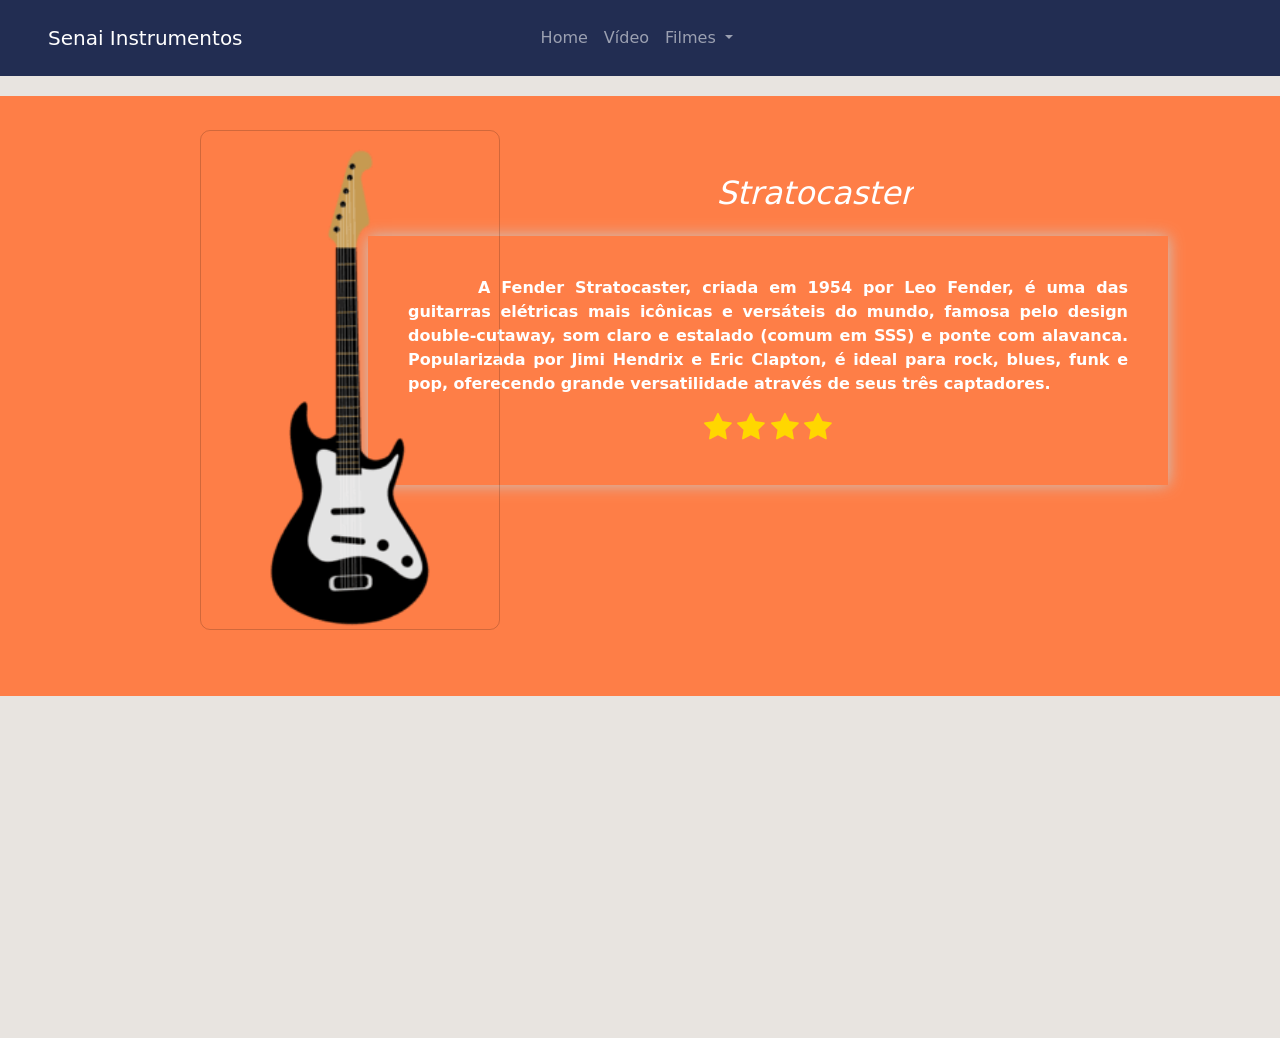
==== criticabarbie.html @ 1358415d "first commit" ====
<!doctype html>
<html lang="pt-br">
  <head>
    <!-- Required meta tags -->
    <meta charset="utf-8">
    <meta name="viewport" content="width=device-width, initial-scale=1">

    <!-- Bootstrap CSS -->
    <link href="https://cdn.jsdelivr.net/npm/bootstrap@5.3.8/dist/css/bootstrap.min.css" rel="stylesheet" integrity="sha384-sRIl4kxILFvY47J16cr9ZwB07vP4J8+LH7qKQnuqkuIAvNWLzeN8tE5YBujZqJLB" crossorigin="anonymous">
    <link rel="stylesheet" href="index.css">
    <link rel="stylesheet" href="https://cdnjs.cloudflare.com/ajax/libs/font-awesome/4.7.0/css/font-awesome.min.css">
    <link rel="stylesheet" href="stylebarbie.css">

    <!-- Navbar-->
    <nav class="navbar container-fluid position-fixed navbar-expand-lg navbar-dark d-flex justify-content-center" style="z-index: 999;">
        <div class="container-fluid mx-5" style="padding: 10px 0 10px 0;">
          <a class="navbar-brand" href="index.html">Senai Instrumentos</a>
          <button class="navbar-toggler" type="button" data-bs-toggle="collapse" data-bs-target="#navbarSupportedContent" aria-controls="navbarSupportedContent" aria-expanded="false" aria-label="Toggle navigation">
            <span class="navbar-toggler-icon"></span>
          </button>
          <div class="collapse navbar-collapse" style="margin-right: 217.06px;" id="navbarSupportedContent">
            <ul class="navbar-nav mx-auto">
              <li class="nav-item d-flex">
                <a class="nav-link" aria-current="page" href="index.html"> Home </a>
              </li>
              <li class="nav-item">
                <a class="nav-link" href="#video">Vídeo</a>
              </li>
              <li class="nav-item dropdown">
                <a class="nav-link dropdown-toggle" href="#" role="button" data-bs-toggle="dropdown" aria-expanded="false">
                  Filmes
                </a>
                <ul class="dropdown-menu">
                  <li><a class="dropdown-item" href="criticabarbie.html">Guitarra</a></li>
                  <li><a class="dropdown-item" href="criticaguardioes.html">Piano</a></li>
                  <li><a class="dropdown-item" href="oppen.html">Bateria</a></li>
                </ul>
              </li>
              <!-- <li class="nav-item">
                <a class="nav-link disabled" aria-disabled="true">Disabled</a>
              </li> -->
            </ul>
          </div>
        </div>
      </nav>

      <div class="" style="height: 76px;"></div>

      <!--  -->

<div class="bg" style="background-color:#fe7e47">
  <br> <br>
    <h2 class="fst-italic" data-text="Barbie" >Stratocaster </h2>
<div class="container">
  <div class="box">
      <p class="fw-semibold" >A Fender Stratocaster, criada em 1954 por Leo Fender, é uma das guitarras elétricas mais icônicas e versáteis do mundo, famosa pelo design double-cutaway, som claro e estalado (comum em SSS) e ponte com alavanca. Popularizada por Jimi Hendrix e Eric Clapton, é ideal para rock, blues, funk e pop, oferecendo grande versatilidade através de seus três captadores.</p>
 
 
 
         
          <span class="fa fa-star checked"></span>
          <span class="fa fa-star checked"></span>
          <span class="fa fa-star checked"></span>
          <span class="fa fa-star"></span>

      
    

          
             
  </div>
</div>
</div>
<figure id="imagem1"> </figure>
<div class="gallery">
  <article class="card" style="left: 200px; top: 130px; bottom: 450px; position: absolute;">
    <figure>
      <img src="img/gui.png" height="510">
    </figure>
  </article>
</div>
  <section id="video">
    </div>

    <iframe width="560" height="315" src="https://www.youtube.com/embed/0qanF-91aJo?si=md1JVEeHJ4TgZU6F" title="YouTube video player" frameborder="0" allow="accelerometer; autoplay; clipboard-write; encrypted-media; gyroscope; picture-in-picture; web-share" referrerpolicy="strict-origin-when-cross-origin" allowfullscreen></iframe>
    
    </div>
  </section>
<script src="https://cdn.jsdelivr.net/npm/bootstrap@5.3.8/dist/js/bootstrap.bundle.min.js" integrity="sha384-FKyoEForCGlyvwx9Hj09JcYn3nv7wiPVlz7YYwJrWVcXK/BmnVDxM+D2scQbITxI" crossorigin="anonymous"></script>
---- index.css ----
*{
  box-sizing: border-box;
  margin: 0;
  padding: 0;
}
body{
  /* background: linear-gradient(to right, #e8e4e0, #cfc9c4); */
  background-color: #e8e4e0;
  overflow-x: hidden;
}
.container_main{
  padding: 0 100px 0 100px;
  z-index: 20;
}
nav{
  background-color: #222d52;
}
.bordas{
  border: 3px dotted #222d52;
  border-top: 0px;
  border-bottom: 0px;
  display: flex;
  flex-direction: column;
  align-items: center;
  justify-content: center;
  z-index: 10;
}
.main{
  position: relative;
  height: 800px;
  margin: 0;
  padding: 0;
  z-index: 5;
}
.nao-selecionavel {
  -webkit-user-select: none; /* Chrome, Safari, Opera */
  -moz-user-select: none;    /* Firefox */
  -ms-user-select: none;     /* IE/Edge */
  user-select: none;         /* Padrão moderno */
}

.main_div{
  flex-direction: column;
  position: absolute;
  top: 50%;
  left: 50%;
  transform: translate(-50%, -50%);
  width: 40%;
  height: auto;
  z-index: 101;

  background-color: rgb(199, 199, 199, 0.25);
  border-radius: 25px;
}
.main_text{
  font-size: clamp(1.8rem, 5vh, 5rem);
}
.fundo_3d{
  z-index: 100;
  position: absolute;
  top: 0;
  right: 0;
  padding: 0;
}
.mx-6{
  margin: 0 2vw 0 2vw;
}

.div-infos{
  max-width: 100%;
  padding: 35px;
  width: 100%;
}
.info_groups{
  display: flex;
  opacity: 0;
  transition: 600ms ease;
}
.infos_left{
  height: 16rem;
  width: 50%;

  background-color: #222d52;
  opacity: 90%;
  border-radius: 15px 0 0 15px;
}
.infos_right{
  height: 16rem;
  width: 50%;

  background-color: #1f1f1f;
  opacity: 90%;
  border-radius: 0 15px 15px 0;
}
.divisor{
  border: 3px dotted #222d52;
  border-left: 0px;
  border-right: 0px;
  height: 60px;
  width: calc(100% + 200px);
  background-image: repeating-linear-gradient(
    135deg,
    #e8e4e0,
    #e8e4e0 10px,
    #cfc9c4 10px,
    #cfc9c4 20px
  );
}
.animar{
  opacity: 0;
  transform: translateY(20px);
  transition: 0.6s;
}
.animar.show{
  opacity: 1;
  transform: translateY(0);
}
.quadrado{
  width: 100%;
  height: 350px;
}
.div_fundo_container{
  width: 100%;
  height: clamp(1.8rem, 50vh, 50rem);
  padding: 5px;
  display: flex;
  align-items: center;
  justify-content: center;
}
.div_fundo{
  display: flex;
  align-items: center;
  justify-content: center;
  top: 50%;
  height: 100%;
  width: 100%;
  background-color: #cfc9c4;
  border: 3px dotted #222d52;
  border-radius: 15px;
}
.center{
  display: flex;
  align-items: center;
  justify-content: center;
}
@media screen and (max-width: 1200px){
  .container_main{
    padding: 0 50px 0 50px;
  }
}
---- stylebarbie.css ----
.bg{
        background-color: white;
        width: auto;
        color: white;
        height: 600px;
        margin: 20px auto;
        padding-left:350px;
        padding-top:30px;
        text-align: center;
    
    }
    
    *{
            padding: 0;
            margin:  0;
            box-sizing: border-box;
            text-align: center;
            
        }
        
    .container{
            width: 70px;
            height: 70px;
       
        }
        
    .box{
            width: 800px;
            position: absolute;
            left: 60%;
            top: 40%;
            transform: translate(-50%, -50%);
            padding: 40px 40px;
            box-shadow: 0 0 15px rgb(200,200,200);
        }
    p{
            text-align: justify;
            text-indent: 70px;
        }
        h2 {
            font-size: 2rem;
            display: inline-block;
            position: relative;
            overflow: hidden;
        }
        
        h2::before {
            content: attr(data-text);
            position: absolute;
            top: 0;
            left: 0;
            width: 0;
            height: 100%;
            white-space: nowrap;
            color: #ec9ac5;
            transition: width 0.5s ease;
            overflow: hidden;
        }
        
        h2:hover::before {
            width: 100%;
        }
        
    
    
    .checked {
            color: rgb(255, 255, 255);
            text-align: center;
          }
    .star-container {
            display: flex;
            justify-content: center;
            align-items: center;
            height: 500vh;
            margin: 0;
          }
      
    .fa-star {
            font-size: 30px;
            color: gold;
            transition: transform 0.3s ease-in-out;
          }
      
    .fa-star:hover {
            transform: scale(1.2);
          }
          
          
    .card-container {
            position: absolute;
            left: 160px;
            top: 250px;
            width: 300px;
            height: 400px;
          }
    
    .card {
          background-color: var(--background);
          border-radius: 10px;
          transition: 1000ms all;
          transform-origin: center left;
          outline: 1px solid var(--background);
          overflow: hidden;
          width: 300px; 
          height: 500px;
          }
    
    .card img {
            max-width: 100%;
            max-height: 100%;
            object-fit: cover;
            border-radius: 4px;
          }
    
    .card:hover {
            cursor: pointer;
            transform: scale(1.15);
            box-shadow: 0 0 20px #f774ef;
            margin: 5px;
          }
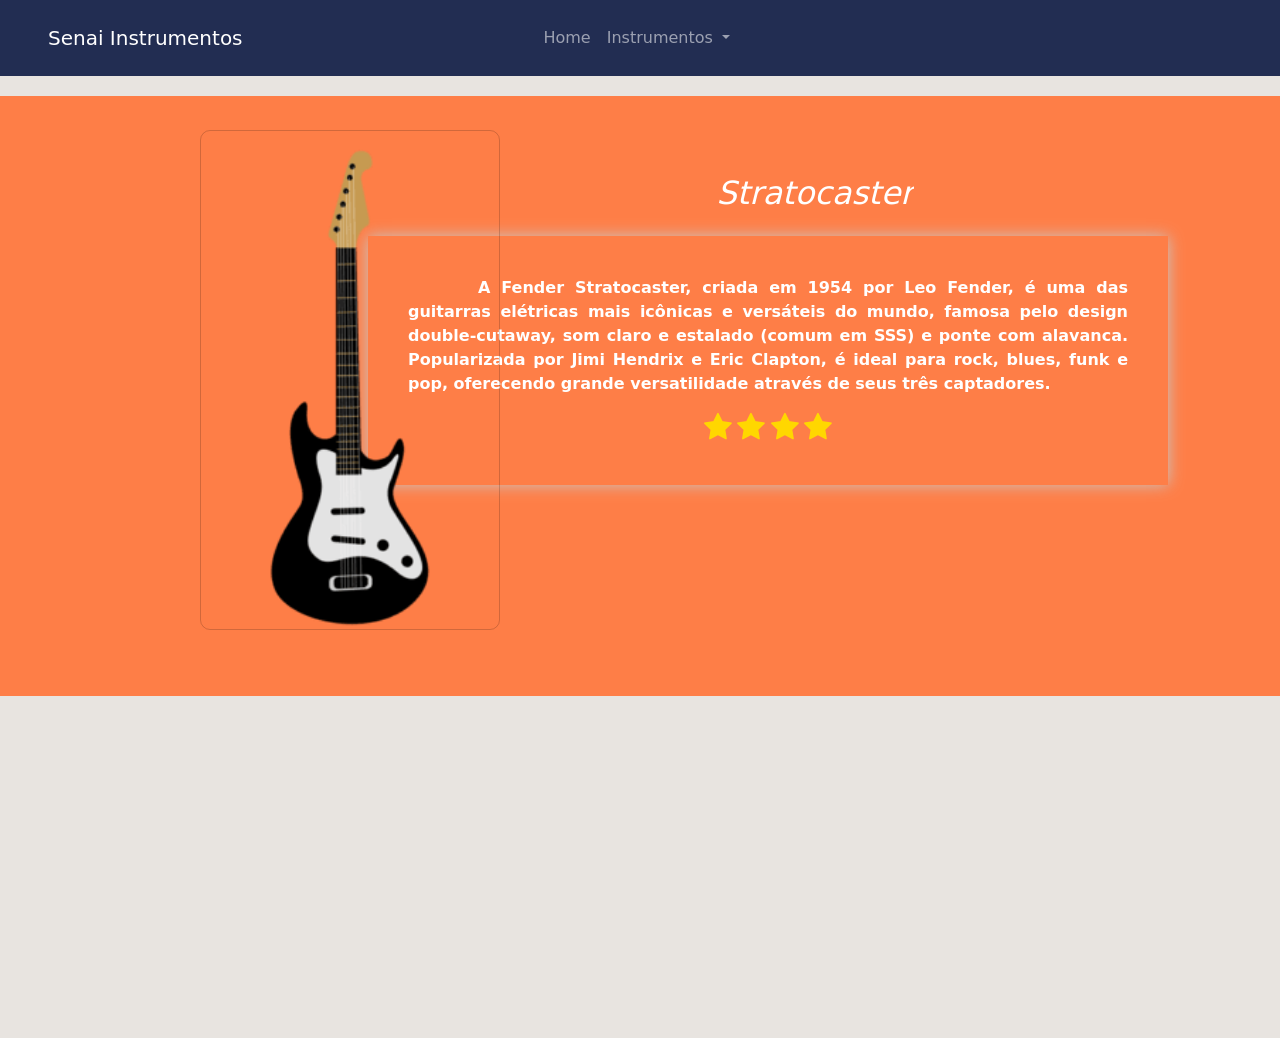
==== commit 8b3412bb: "Alterações nos links da nav e texto principal" ====
--- a/criticabarbie.html
+++ b/criticabarbie.html
@@ -23,12 +23,9 @@
               <li class="nav-item d-flex">
                 <a class="nav-link" aria-current="page" href="index.html"> Home </a>
               </li>
-              <li class="nav-item">
-                <a class="nav-link" href="#video">Vídeo</a>
-              </li>
               <li class="nav-item dropdown">
                 <a class="nav-link dropdown-toggle" href="#" role="button" data-bs-toggle="dropdown" aria-expanded="false">
-                  Filmes
+                  Instrumentos
                 </a>
                 <ul class="dropdown-menu">
                   <li><a class="dropdown-item" href="criticabarbie.html">Guitarra</a></li>
--- a/index.css
+++ b/index.css
@@ -116,7 +116,7 @@
   transform: translateY(0);
 }
 .quadrado{
-  width: 100%;
+  width: 1200px;
   height: 350px;
 }
 .div_fundo_container{
@@ -143,6 +143,11 @@
   align-items: center;
   justify-content: center;
 }
+@media screen and (max-width: 1500px){
+  .quadrado{
+    width: 100%;
+  }
+}
 @media screen and (max-width: 1200px){
   .container_main{
     padding: 0 50px 0 50px;
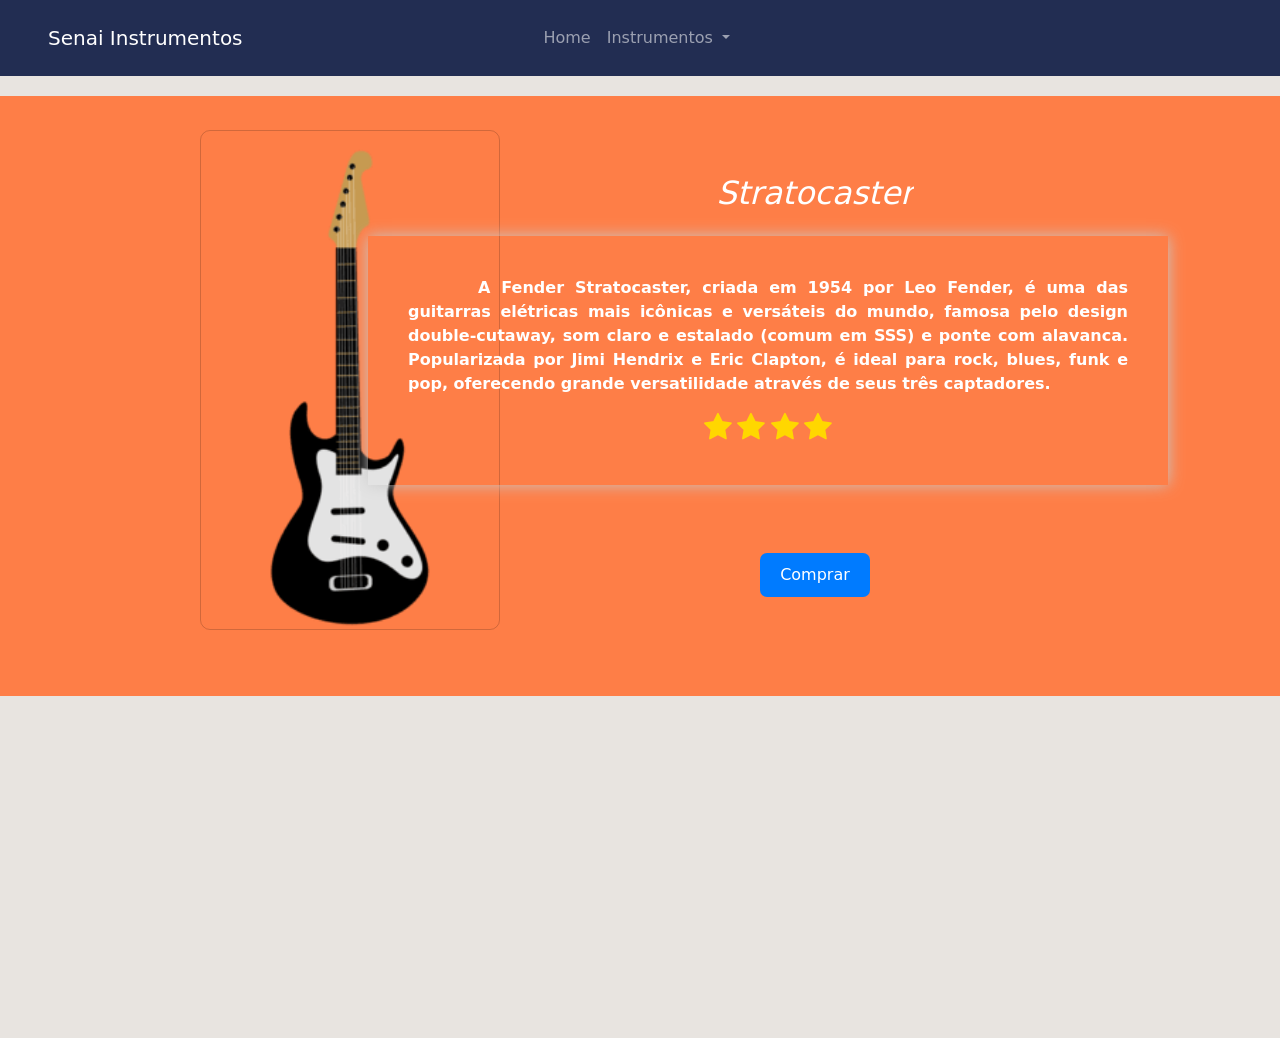
==== commit 2ed72844: "Atualização de animações de compra" ====
--- a/criticabarbie.html
+++ b/criticabarbie.html
@@ -1,86 +1,163 @@
 <!doctype html>
 <html lang="pt-br">
-  <head>
-    <!-- Required meta tags -->
-    <meta charset="utf-8">
-    <meta name="viewport" content="width=device-width, initial-scale=1">
 
-    <!-- Bootstrap CSS -->
-    <link href="https://cdn.jsdelivr.net/npm/bootstrap@5.3.8/dist/css/bootstrap.min.css" rel="stylesheet" integrity="sha384-sRIl4kxILFvY47J16cr9ZwB07vP4J8+LH7qKQnuqkuIAvNWLzeN8tE5YBujZqJLB" crossorigin="anonymous">
-    <link rel="stylesheet" href="index.css">
-    <link rel="stylesheet" href="https://cdnjs.cloudflare.com/ajax/libs/font-awesome/4.7.0/css/font-awesome.min.css">
-    <link rel="stylesheet" href="stylebarbie.css">
+<head>
+<!-- Required meta tags -->
+<meta charset="utf-8">
+<meta name="viewport" content="width=device-width, initial-scale=1">
 
-    <!-- Navbar-->
-    <nav class="navbar container-fluid position-fixed navbar-expand-lg navbar-dark d-flex justify-content-center" style="z-index: 999;">
-        <div class="container-fluid mx-5" style="padding: 10px 0 10px 0;">
-          <a class="navbar-brand" href="index.html">Senai Instrumentos</a>
-          <button class="navbar-toggler" type="button" data-bs-toggle="collapse" data-bs-target="#navbarSupportedContent" aria-controls="navbarSupportedContent" aria-expanded="false" aria-label="Toggle navigation">
-            <span class="navbar-toggler-icon"></span>
-          </button>
-          <div class="collapse navbar-collapse" style="margin-right: 217.06px;" id="navbarSupportedContent">
-            <ul class="navbar-nav mx-auto">
-              <li class="nav-item d-flex">
-                <a class="nav-link" aria-current="page" href="index.html"> Home </a>
-              </li>
-              <li class="nav-item dropdown">
-                <a class="nav-link dropdown-toggle" href="#" role="button" data-bs-toggle="dropdown" aria-expanded="false">
-                  Instrumentos
-                </a>
-                <ul class="dropdown-menu">
-                  <li><a class="dropdown-item" href="criticabarbie.html">Guitarra</a></li>
-                  <li><a class="dropdown-item" href="criticaguardioes.html">Piano</a></li>
-                  <li><a class="dropdown-item" href="oppen.html">Bateria</a></li>
-                </ul>
-              </li>
-              <!-- <li class="nav-item">
-                <a class="nav-link disabled" aria-disabled="true">Disabled</a>
-              </li> -->
-            </ul>
-          </div>
-        </div>
-      </nav>
+<!-- Bootstrap CSS -->
+<link href="https://cdn.jsdelivr.net/npm/bootstrap@5.3.8/dist/css/bootstrap.min.css" rel="stylesheet"
+  integrity="sha384-sRIl4kxILFvY47J16cr9ZwB07vP4J8+LH7qKQnuqkuIAvNWLzeN8tE5YBujZqJLB" crossorigin="anonymous">
+<link rel="stylesheet" href="index.css">
+<link rel="stylesheet" href="https://cdnjs.cloudflare.com/ajax/libs/font-awesome/4.7.0/css/font-awesome.min.css">
+<link rel="stylesheet" href="stylebarbie.css">
 
-      <div class="" style="height: 76px;"></div>
+<!-- Navbar-->
+<nav class="navbar container-fluid position-fixed navbar-expand-lg navbar-dark d-flex justify-content-center"
+  style="z-index: 999;">
+  <div class="container-fluid mx-5" style="padding: 10px 0 10px 0;">
+    <a class="navbar-brand" href="index.html">Senai Instrumentos</a>
+    <button class="navbar-toggler" type="button" data-bs-toggle="collapse" data-bs-target="#navbarSupportedContent"
+      aria-controls="navbarSupportedContent" aria-expanded="false" aria-label="Toggle navigation">
+      <span class="navbar-toggler-icon"></span>
+    </button>
+    <div class="collapse navbar-collapse" style="margin-right: 217.06px;" id="navbarSupportedContent">
+      <ul class="navbar-nav mx-auto">
+        <li class="nav-item d-flex">
+          <a class="nav-link" aria-current="page" href="index.html"> Home </a>
+        </li>
+        <li class="nav-item dropdown">
+          <a class="nav-link dropdown-toggle" href="#" role="button" data-bs-toggle="dropdown" aria-expanded="false">
+            Instrumentos
+          </a>
+          <ul class="dropdown-menu">
+            <li><a class="dropdown-item" href="criticabarbie.html">Guitarra</a></li>
+            <li><a class="dropdown-item" href="criticaguardioes.html">Piano</a></li>
+            <li><a class="dropdown-item" href="oppen.html">Bateria</a></li>
+          </ul>
+        </li>
+        <!-- <li class="nav-item">
+              <a class="nav-link disabled" aria-disabled="true">Disabled</a>
+            </li> -->
+      </ul>
+    </div>
+  </div>
+</nav>
 
-      <!--  -->
-
-<div class="bg" style="background-color:#fe7e47">
-  <br> <br>
-    <h2 class="fst-italic" data-text="Barbie" >Stratocaster </h2>
-<div class="container">
-  <div class="box">
-      <p class="fw-semibold" >A Fender Stratocaster, criada em 1954 por Leo Fender, é uma das guitarras elétricas mais icônicas e versáteis do mundo, famosa pelo design double-cutaway, som claro e estalado (comum em SSS) e ponte com alavanca. Popularizada por Jimi Hendrix e Eric Clapton, é ideal para rock, blues, funk e pop, oferecendo grande versatilidade através de seus três captadores.</p>
- 
- 
- 
-         
-          <span class="fa fa-star checked"></span>
-          <span class="fa fa-star checked"></span>
-          <span class="fa fa-star checked"></span>
-          <span class="fa fa-star"></span>
-
-      
-    
-
-          
-             
+<div class="" style="height: 76px;"></div>
+<body id="body">
+  
+  <!-- MUDANÇAS -->
+  <div id="fundo_animacao" class="fundo_animacao">
+    <div id="pop_up" class="pop_up">
+      <!-- Parabéns pela sua compra!!! -->
+      <h2 class="animacao_pulinhos">P</h2>
+      <h2 class="animacao_pulinhos">a</h2>
+      <h2 class="animacao_pulinhos">r</h2>
+      <h2 class="animacao_pulinhos">a</h2>
+      <h2 class="animacao_pulinhos">b</h2>
+      <h2 class="animacao_pulinhos">é</h2>
+      <h2 class="animacao_pulinhos">n</h2>
+      <h2 class="animacao_pulinhos" style="margin-right: 10px;">s</h2>
+      <h2 class="animacao_pulinhos">p</h2>
+      <h2 class="animacao_pulinhos">e</h2>
+      <h2 class="animacao_pulinhos">l</h2>
+      <h2 class="animacao_pulinhos" style="margin-right: 10px;">a</h2>
+      <h2 class="animacao_pulinhos">s</h2>
+      <h2 class="animacao_pulinhos">u</h2>
+      <h2 class="animacao_pulinhos" style="margin-right: 10px;">a</h2>
+      <h2 class="animacao_pulinhos">c</h2>
+      <h2 class="animacao_pulinhos">o</h2>
+      <h2 class="animacao_pulinhos">m</h2>
+      <h2 class="animacao_pulinhos">p</h2>
+      <h2 class="animacao_pulinhos">r</h2>
+      <h2 class="animacao_pulinhos">a</h2>
+      <h2 class="animacao_pulinhos">!</h2>
+      <button class="btn_sair" onclick="sair()">Sair</button>
+    </div>
   </div>
-</div>
-</div>
-<figure id="imagem1"> </figure>
-<div class="gallery">
-  <article class="card" style="left: 200px; top: 130px; bottom: 450px; position: absolute;">
-    <figure>
-      <img src="img/gui.png" height="510">
-    </figure>
-  </article>
-</div>
+  <!-- MUDANÇAS -->
+  
+  <div class="bg" style="background-color:#fe7e47">
+    <br> <br>
+    <h2 class="fst-italic">Stratocaster </h2>
+    <div class="container">
+      <div class="box">
+        <p class="fw-semibold">A Fender Stratocaster, criada em 1954 por Leo Fender, é uma das guitarras elétricas mais
+          icônicas e versáteis do mundo, famosa pelo design double-cutaway, som claro e estalado (comum em SSS) e ponte
+          com alavanca. Popularizada por Jimi Hendrix e Eric Clapton, é ideal para rock, blues, funk e pop, oferecendo
+          grande versatilidade através de seus três captadores.</p>
+  
+  
+  
+  
+        <span class="fa fa-star checked"></span>
+        <span class="fa fa-star checked"></span>
+        <span class="fa fa-star checked"></span>
+        <span class="fa fa-star"></span>
+  
+  
+  
+  
+  
+  
+      </div>
+      <button onclick="aparecer()" class="btn_comprar"><span class="texto_btn">Comprar</span> <div class="preencher_btn"></div></button>
+    </div>
+  </div>
+  <figure id="imagem1"> </figure>
+  <div class="gallery">
+    <article class="card" style="left: 200px; top: 130px; bottom: 450px; position: absolute;">
+      <figure>
+        <img src="img/gui.png" height="510">
+      </figure>
+    </article>
+  </div>
   <section id="video">
     </div>
-
-    <iframe width="560" height="315" src="https://www.youtube.com/embed/0qanF-91aJo?si=md1JVEeHJ4TgZU6F" title="YouTube video player" frameborder="0" allow="accelerometer; autoplay; clipboard-write; encrypted-media; gyroscope; picture-in-picture; web-share" referrerpolicy="strict-origin-when-cross-origin" allowfullscreen></iframe>
-    
+  
+    <iframe width="560" height="315" src="https://www.youtube.com/embed/0qanF-91aJo?si=md1JVEeHJ4TgZU6F"
+      title="YouTube video player" frameborder="0"
+      allow="accelerometer; autoplay; clipboard-write; encrypted-media; gyroscope; picture-in-picture; web-share"
+      referrerpolicy="strict-origin-when-cross-origin" allowfullscreen></iframe>
+  
     </div>
   </section>
-<script src="https://cdn.jsdelivr.net/npm/bootstrap@5.3.8/dist/js/bootstrap.bundle.min.js" integrity="sha384-FKyoEForCGlyvwx9Hj09JcYn3nv7wiPVlz7YYwJrWVcXK/BmnVDxM+D2scQbITxI" crossorigin="anonymous"></script>+  <script>
+    let fundo_animacao = document.getElementById('fundo_animacao')
+    let pop_up = document.getElementById('pop_up')
+    let body = document.getElementById('body')
+    let animacao_pulinhos = document.querySelectorAll('.animacao_pulinhos')
+    function aparecer(){
+      fundo_animacao.classList.add('animacaoOpacity')
+      fundo_animacao.classList.remove('animacaoOpacity2')
+      pop_up.classList.add('animacaoDescer')
+      body.classList.toggle('overflow')
+
+      animacao_pulinhos.forEach((h2, index) => {
+        setTimeout(()=>{
+          h2.classList.add('pulinhos')
+        }, index * 100)
+      })
+    }
+    function removerAnimacao(){
+      body.classList.toggle('overflow')
+      fundo_animacao.classList.add('animacaoOpacity2')
+      fundo_animacao.classList.remove('animacaoOpacity')
+      pop_up.classList.remove('animacaoDescer2')
+    }
+    function sair(){
+      pop_up.classList.add('animacaoDescer2')
+      pop_up.classList.remove('animacaoDescer')
+      setTimeout(removerAnimacao, 600)
+
+      animacao_pulinhos.forEach((h2, index) => {
+          h2.classList.remove('pulinhos')
+      })
+    }
+  </script>
+  <script src="https://cdn.jsdelivr.net/npm/bootstrap@5.3.8/dist/js/bootstrap.bundle.min.js"
+    integrity="sha384-FKyoEForCGlyvwx9Hj09JcYn3nv7wiPVlz7YYwJrWVcXK/BmnVDxM+D2scQbITxI"
+    crossorigin="anonymous"></script>
+</body>
--- a/index.css
+++ b/index.css
@@ -117,11 +117,13 @@
 }
 .quadrado{
   width: 1200px;
+  overflow: hidden;
   height: 350px;
 }
 .div_fundo_container{
   width: 100%;
-  height: clamp(1.8rem, 50vh, 50rem);
+  /* height: clamp(1.8rem, 50vh, 50rem); */
+  height: 600px;
   padding: 5px;
   display: flex;
   align-items: center;
@@ -142,6 +144,68 @@
   display: flex;
   align-items: center;
   justify-content: center;
+}
+.footer{
+  margin-top: 50px;
+  display: flex;
+  flex-direction: column;
+  justify-content: center;
+  align-items: center;
+  width: 100%;
+}
+.item_footer{
+  display: flex;
+  justify-content: center;
+  align-items: center;
+  gap: 20px;
+  margin-bottom: 50px;
+}
+.logo{
+  width: 64px;
+  height: 64px;
+  border-radius: 7px;
+  left: 0;
+}
+
+.anima1{
+  animation: girarLogo1 2s ease-in-out infinite;
+  animation-direction: alternate;
+}
+.anima2{
+  animation: girarLogo2 3s ease-in-out infinite;
+  animation-direction: alternate;
+}
+.anima3{
+  animation: girarLogo3 2.5s ease-in-out infinite;
+  animation-direction: alternate;
+}
+.anima4{
+  animation: girarLogo4 4s ease-in-out infinite;
+  animation-direction: alternate;
+}
+@keyframes girarLogo1{
+  0%{transform: translateY(0) rotate(0);}
+  30%{transform: translateY(-70px) rotate(45deg);}
+  60%{transform: translateY(-40px) rotate(-30deg);}
+  100%{transform: translateY(0) rotate(0);}
+}
+@keyframes girarLogo2{
+  0%{transform: translateY(0) rotate(0);}
+  30%{transform: translateY(-70px) rotate(-25deg);}
+  60%{transform: translateY(-40px) rotate(40deg);}
+  100%{transform: translateY(0) rotate(0);}
+}
+@keyframes girarLogo3{
+  0%{transform: translateY(0) rotate(0);}
+  30%{transform: translateY(70px) rotate(45deg);}
+  60%{transform: translateY(40px) rotate(-30deg);}
+  100%{transform: translateY(0) rotate(0);}
+}
+@keyframes girarLogo4{
+  0%{transform: translateY(0) rotate(0);}
+  30%{transform: translateY(70px) rotate(-25deg);}
+  60%{transform: translateY(40px) rotate(40deg);}
+  100%{transform: translateY(0) rotate(0);}
 }
 @media screen and (max-width: 1500px){
   .quadrado{
--- a/stylebarbie.css
+++ b/stylebarbie.css
@@ -19,9 +19,13 @@
         }
         
     .container{
-            width: 70px;
-            height: 70px;
-       
+        height: 100%;
+            /* mudanças */
+            width: 140px;
+            display: flex;
+            align-items: flex-end;
+            justify-content: center;
+            padding-bottom: 200px;
         }
         
     .box{
@@ -32,6 +36,7 @@
             transform: translate(-50%, -50%);
             padding: 40px 40px;
             box-shadow: 0 0 15px rgb(200,200,200);
+            z-index: 1;
         }
     p{
             text-align: justify;
@@ -119,4 +124,140 @@
             margin: 5px;
           }
          
-      +/* ----------------------------- */
+/* |     mudanças do grupo     | */
+/* ----------------------------- */
+
+.body{
+    overflow: none;
+}
+.btn_comprar{
+    position: relative;
+
+    padding: 10px 20px 10px 20px;
+    border-radius: 7px;
+    background-color: #007bff;
+    border: none;
+    color: white;
+    transition: box-shadow 0.2s ease-in-out;
+    transition: all 0.2s ease-in-out;
+    box-shadow: 0px 0px 0px transparent;
+    overflow-y: hidden;
+    z-index: 0;
+}
+.texto_btn{
+    position: relative;
+    z-index: 1;
+}
+.btn_comprar:hover{
+    transform: scale(1.1);
+}
+.btn_comprar:active{
+    transform: scale(1) !important;
+    box-shadow: 0px 0px 15px rgb(255, 255, 255, 0.5);
+}
+.preencher_btn{
+    position: absolute;
+    top: 0;
+    left: 0;
+    height: 100%;
+    width: 0px;
+    background-color: #28a745;
+    z-index: 0;
+}
+.btn_comprar:focus .preencher_btn{
+    animation: carregarBtnComprar 3s linear forwards;
+}
+.fundo_animacao{
+    position: absolute;
+    height: calc(100vh + 20vh);
+    width: 100vw;
+
+    opacity: 0;
+    background-color: rgb(0, 0, 0, 0.3);
+    transition: all 0.3s ease-in-out;
+    z-index: 100;
+    display: none;
+}
+.animacaoOpacity{
+    display: block;
+    animation: animacaoOpacity 0.4s 2.8s ease-in-out forwards;
+}
+.animacaoOpacity2{
+    animation: animacaoOpacity2 0.4s ease-in-out forwards;
+}
+.pop_up{
+    position: absolute;
+    display: flex;
+    align-items: center;
+    justify-content: center;
+    top: -25%;
+    left: 50%;
+    transform: translate(-50%, -50%);
+    height: 300px;
+    width: 450px;
+    border-radius: 15px;
+    background:whitesmoke;
+    z-index: 999;
+}
+.animacaoDescer{
+    animation: descerPopUp 0.4s 2.8s linear forwards;
+}
+.animacaoDescer2{
+    animation: descerPopUp2 0.4s linear forwards;
+}
+.overflow{
+    overflow: hidden;
+}
+.pulinhos{
+    animation: pulinhos 0.6s 3.4s ease-in-out;
+}
+.btn_sair{
+    position: absolute;
+    bottom: 25px;
+    padding: 6px 16px 6px 16px;
+    border-radius: 7px;
+    background-color: #dc3545;
+    border: none;
+    color: white;
+}
+/* animações */
+@keyframes animacaoOpacity {
+    from {opacity: 0;}
+    to {opacity: 1;}
+}
+@keyframes animacaoOpacity2 {
+    from {opacity: 1;}
+    to {opacity: 0;}
+}
+
+@keyframes descerPopUp {
+    0% {top: -15%;}
+    15% {top: 0%;}
+    45% {top: 15%;}
+    70% {top: 30%;}
+    100% {top: 45%;}
+}
+@keyframes descerPopUp2 {
+    0% {top: 45%;}
+    15% {top: 60%;}
+    45% {top: 75%;}
+    70% {top: 90%;}
+    100% {top: 110%;}
+}
+
+@keyframes carregarBtnComprar{
+    0% {width: 0%;}
+    25% {width: 25%;}
+    50% {width: 50%;}
+    75% {width: 75%;}
+    85% {width: 100%;}
+    100% {width: 100%;}
+}
+@keyframes pulinhos {
+    0% {transform: translateY(0px)}
+    25% {transform: translateY(-5px)}
+    50% {transform: translateY(-10px)}
+    75% {transform: translateY(-5px)}
+    100% {transform: translateY(0px)}
+}
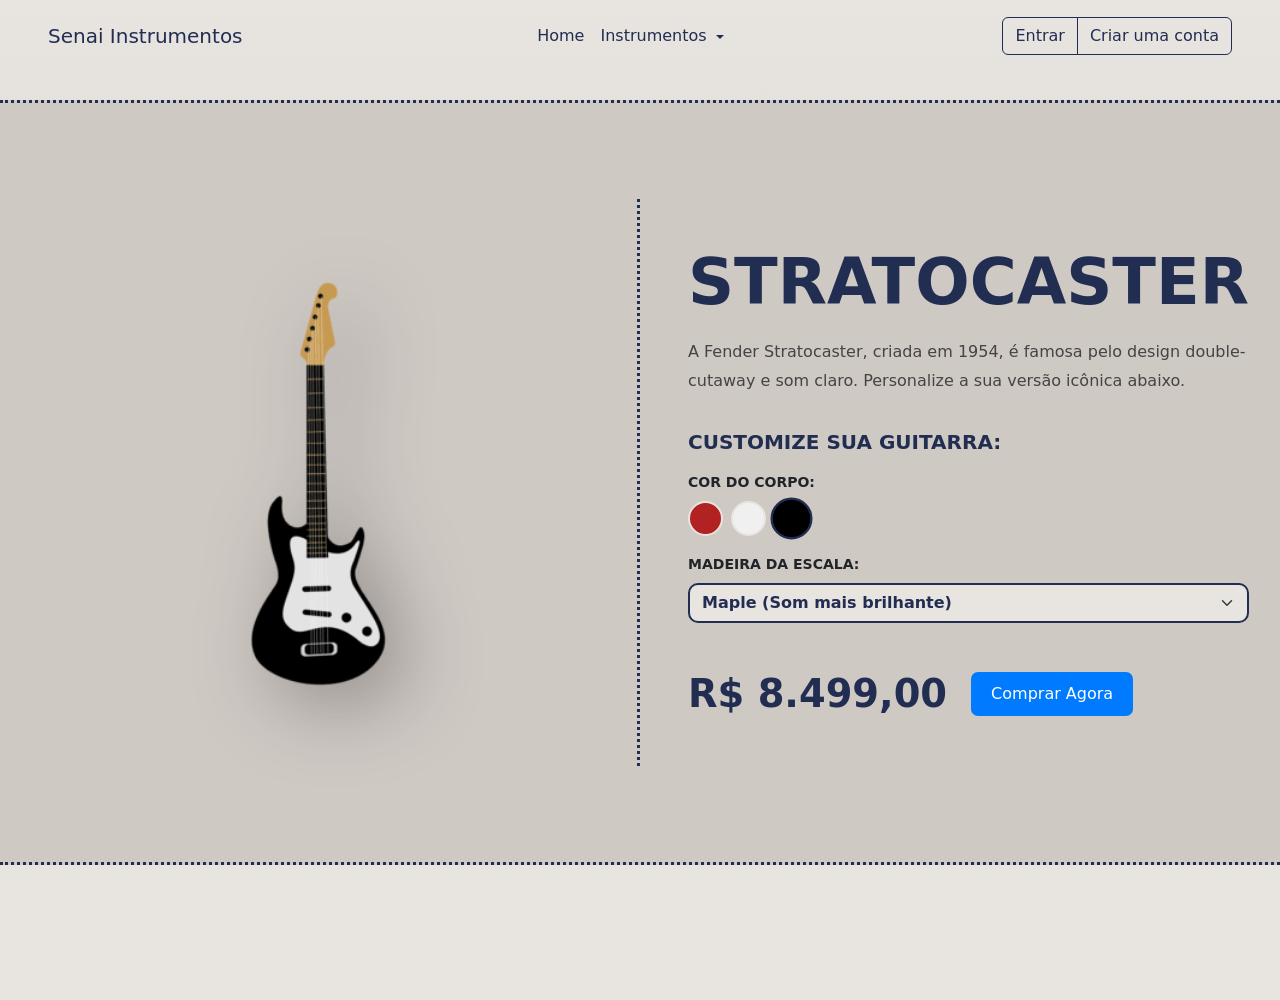
==== commit 7e0598e0: "primeiro commit" ====
--- a/criticabarbie.html
+++ b/criticabarbie.html
@@ -12,46 +12,51 @@
 <link rel="stylesheet" href="index.css">
 <link rel="stylesheet" href="https://cdnjs.cloudflare.com/ajax/libs/font-awesome/4.7.0/css/font-awesome.min.css">
 <link rel="stylesheet" href="stylebarbie.css">
-
-<!-- Navbar-->
-<nav class="navbar container-fluid position-fixed navbar-expand-lg navbar-dark d-flex justify-content-center"
-  style="z-index: 999;">
-  <div class="container-fluid mx-5" style="padding: 10px 0 10px 0;">
-    <a class="navbar-brand" href="index.html">Senai Instrumentos</a>
-    <button class="navbar-toggler" type="button" data-bs-toggle="collapse" data-bs-target="#navbarSupportedContent"
-      aria-controls="navbarSupportedContent" aria-expanded="false" aria-label="Toggle navigation">
-      <span class="navbar-toggler-icon"></span>
-    </button>
-    <div class="collapse navbar-collapse" style="margin-right: 217.06px;" id="navbarSupportedContent">
-      <ul class="navbar-nav mx-auto">
-        <li class="nav-item d-flex">
-          <a class="nav-link" aria-current="page" href="index.html"> Home </a>
-        </li>
-        <li class="nav-item dropdown">
-          <a class="nav-link dropdown-toggle" href="#" role="button" data-bs-toggle="dropdown" aria-expanded="false">
-            Instrumentos
-          </a>
-          <ul class="dropdown-menu">
-            <li><a class="dropdown-item" href="criticabarbie.html">Guitarra</a></li>
-            <li><a class="dropdown-item" href="criticaguardioes.html">Piano</a></li>
-            <li><a class="dropdown-item" href="oppen.html">Bateria</a></li>
-          </ul>
-        </li>
-        <!-- <li class="nav-item">
-              <a class="nav-link disabled" aria-disabled="true">Disabled</a>
-            </li> -->
-      </ul>
+</head>
+<body id="body">
+    <nav id="mainNavbar" class="navbar navbar-expand-lg navbar-dark position-fixed w-100">
+    <div class="container-fluid px-5 py-2">
+      <a class="navbar-brand" href="index.html">Senai Instrumentos</a>
+
+      <button class="navbar-toggler" type="button" data-bs-toggle="collapse" data-bs-target="#navbarSupportedContent"
+        aria-controls="navbarSupportedContent" aria-expanded="false" aria-label="Toggle navigation">
+        <span class="navbar-toggler-icon"></span>
+      </button>
+
+      <div class="collapse navbar-collapse" id="navbarSupportedContent">
+
+        <ul class="navbar-nav ms-auto mb-2 mb-lg-0">
+          <li class="nav-item">
+            <a class="nav-link active" href="index.html">Home</a>
+          </li>
+          <li class="nav-item dropdown">
+            <a class="nav-link dropdown-toggle active" href="#" id="navbarDropdown" role="button"
+              data-bs-toggle="dropdown" aria-expanded="false">
+              Instrumentos
+            </a>
+            <ul class="dropdown-menu" aria-labelledby="navbarDropdown">
+              <li><a class="dropdown-item" href="criticabarbie.html">Guitarra</a></li>
+              <li><a class="dropdown-item" href="criticaguardioes.html">Piano</a></li>
+              <li><a class="dropdown-item" href="oppen.html">Bateria</a></li>
+            </ul>
+          </li>
+        </ul>
+
+        <ul class="navbar-nav ms-auto">
+          <li>
+            <div class="btn-group" role="group" aria-label="Basic outlined example">
+              <a href="login.html" class="btn btn-outline-custom">Entrar</a>
+              <a href="cadastro.html" class="btn btn-outline-custom">Criar uma conta</a>
+            </div>
+          </li>
+        </ul>
+
+      </div>
     </div>
-  </div>
-</nav>
-
-<div class="" style="height: 76px;"></div>
-<body id="body">
-  
-  <!-- MUDANÇAS -->
-  <div id="fundo_animacao" class="fundo_animacao">
+  </nav>
+
+    <div id="fundo_animacao" class="fundo_animacao"></div>
     <div id="pop_up" class="pop_up">
-      <!-- Parabéns pela sua compra!!! -->
       <h2 class="animacao_pulinhos">P</h2>
       <h2 class="animacao_pulinhos">a</h2>
       <h2 class="animacao_pulinhos">r</h2>
@@ -74,56 +79,61 @@
       <h2 class="animacao_pulinhos">r</h2>
       <h2 class="animacao_pulinhos">a</h2>
       <h2 class="animacao_pulinhos">!</h2>
-      <button class="btn_sair" onclick="sair()">Sair</button>
+        <button class="btn_sair" onclick="sair()">Sair</button>
     </div>
-  </div>
-  <!-- MUDANÇAS -->
-  
-  <div class="bg" style="background-color:#fe7e47">
-    <br> <br>
-    <h2 class="fst-italic">Stratocaster </h2>
-    <div class="container">
-      <div class="box">
-        <p class="fw-semibold">A Fender Stratocaster, criada em 1954 por Leo Fender, é uma das guitarras elétricas mais
-          icônicas e versáteis do mundo, famosa pelo design double-cutaway, som claro e estalado (comum em SSS) e ponte
-          com alavanca. Popularizada por Jimi Hendrix e Eric Clapton, é ideal para rock, blues, funk e pop, oferecendo
-          grande versatilidade através de seus três captadores.</p>
-  
-  
-  
-  
-        <span class="fa fa-star checked"></span>
-        <span class="fa fa-star checked"></span>
-        <span class="fa fa-star checked"></span>
-        <span class="fa fa-star"></span>
-  
-  
-  
-  
-  
-  
-      </div>
-      <button onclick="aparecer()" class="btn_comprar"><span class="texto_btn">Comprar</span> <div class="preencher_btn"></div></button>
+    <div class="music-notes-layer"></div>
+<main class="container-fluid p-0 min-vh-100" style="background-color: #e8e4e0; position: relative; overflow: hidden; padding-top: 80px;">
+    
+    <div class="music-notes-layer"></div>
+
+    <div class="produto-full-width">
+        <div class="row g-0 h-100">
+            
+            <div class="col-lg-6 d-flex align-items-center justify-content-center p-5 bg-image-container">
+                <img src="img/gui.png" class="img-fluid img-produto-full" alt="Stratocaster">
+            </div>
+
+            <div class="col-lg-6 d-flex align-items-center">
+                <div class="p-5 info-container">
+                    <h1 class="titulo-produto">Stratocaster</h1>
+                    <p class="texto-produto">
+                        A Fender Stratocaster, criada em 1954, é famosa pelo design double-cutaway e som claro. 
+                        Personalize a sua versão icônica abaixo.
+                    </p>
+
+                    <div class="customizacao-box mb-4">
+                        <h5 class="mb-3" style="color: #222d52; font-weight: 700;">CUSTOMIZE SUA GUITARRA:</h5>
+                        
+                        <div class="mb-3">
+                            <label class="form-label small fw-bold">COR DO CORPO:</label>
+                            <div class="d-flex gap-2">
+                                <div class="btn-color" style="background-color: #b22222;" title="Sunburst"></div>
+                                <div class="btn-color" style="background-color: #f0f0f0;" title="Olympic White"></div>
+                                <div class="btn-color active" style="background-color: #000;" title="Black"></div>
+                            </div>
+                        </div>
+
+                        <div class="mb-3">
+                            <label class="form-label small fw-bold">MADEIRA DA ESCALA:</label>
+                            <select class="form-select custom-select-prod">
+                                <option selected>Maple (Som mais brilhante)</option>
+                                <option value="1">Rosewood (Som mais quente)</option>
+                            </select>
+                        </div>
+                    </div>
+
+                    <div class="d-flex align-items-center gap-4 mt-5">
+                        <h2 class="preco-tag">R$ 8.499,00</h2>
+                        <button class="btn_comprar" onfocus="aparecer()">
+                            <span class="preencher_btn"></span>
+                            <span class="texto_btn">Comprar Agora</span>
+                        </button>
+                    </div>
+                </div>
+            </div>
+        </div>
     </div>
-  </div>
-  <figure id="imagem1"> </figure>
-  <div class="gallery">
-    <article class="card" style="left: 200px; top: 130px; bottom: 450px; position: absolute;">
-      <figure>
-        <img src="img/gui.png" height="510">
-      </figure>
-    </article>
-  </div>
-  <section id="video">
-    </div>
-  
-    <iframe width="560" height="315" src="https://www.youtube.com/embed/0qanF-91aJo?si=md1JVEeHJ4TgZU6F"
-      title="YouTube video player" frameborder="0"
-      allow="accelerometer; autoplay; clipboard-write; encrypted-media; gyroscope; picture-in-picture; web-share"
-      referrerpolicy="strict-origin-when-cross-origin" allowfullscreen></iframe>
-  
-    </div>
-  </section>
+</main>
   <script>
     let fundo_animacao = document.getElementById('fundo_animacao')
     let pop_up = document.getElementById('pop_up')
@@ -156,6 +166,47 @@
           h2.classList.remove('pulinhos')
       })
     }
+    const navEl = document.querySelector('.navbar');
+
+    window.addEventListener('scroll', () => {
+      if (window.scrollY >= 50) {
+        navEl.classList.add('navbar-scrolled');
+      } else {
+        navEl.classList.remove('navbar-scrolled');
+      }
+    });
+function createNotes() {
+    const layer = document.querySelector('.music-notes-layer');
+    if(!layer) return;
+
+    const noteIcons = ['♪', '♫', '♩', '♬', '♭'];
+    
+    for (let i = 0; i < 20; i++) { // Aumentei um pouco a quantidade
+        let note = document.createElement('div');
+        note.className = 'note';
+        note.innerText = noteIcons[Math.floor(Math.random() * noteIcons.length)];
+        
+        note.style.left = Math.random() * 100 + "vw";
+        note.style.fontSize = (Math.random() * 20 + 20) + "px";
+        
+        // Cores baseadas no seu azul escuro e no azul da faixa
+        note.style.color = Math.random() > 0.5 ? '#222d52' : '#4a5c91';
+        
+        // --- O PULO DO GATO ---
+        // Usar um valor negativo (ex: -10s) faz a animação começar "no meio"
+        const delay = Math.random() * 15;
+        note.style.animationDelay = `-${delay}s`; 
+        
+        // Velocidades diferentes para dar profundidade
+        const duration = 10 + Math.random() * 10;
+        note.style.animationDuration = `${duration}s`;
+        
+        layer.appendChild(note);
+    }
+}
+
+// Chama a função ao carregar a página
+document.addEventListener('DOMContentLoaded', createNotes);
   </script>
   <script src="https://cdn.jsdelivr.net/npm/bootstrap@5.3.8/dist/js/bootstrap.bundle.min.js"
     integrity="sha384-FKyoEForCGlyvwx9Hj09JcYn3nv7wiPVlz7YYwJrWVcXK/BmnVDxM+D2scQbITxI"
--- a/index.css
+++ b/index.css
@@ -4,16 +4,9 @@
   padding: 0;
 }
 body{
-  /* background: linear-gradient(to right, #e8e4e0, #cfc9c4); */
-  background-color: #e8e4e0;
+  background: linear-gradient(to bottom, #e8e4e0, #cfc9c4);
+  /* background-color: #e8e4e0; */
   overflow-x: hidden;
-}
-.container_main{
-  padding: 0 100px 0 100px;
-  z-index: 20;
-}
-nav{
-  background-color: #222d52;
 }
 .bordas{
   border: 3px dotted #222d52;
@@ -24,80 +17,32 @@
   align-items: center;
   justify-content: center;
   z-index: 10;
-}
-.main{
-  position: relative;
-  height: 800px;
-  margin: 0;
-  padding: 0;
-  z-index: 5;
-}
-.nao-selecionavel {
-  -webkit-user-select: none; /* Chrome, Safari, Opera */
-  -moz-user-select: none;    /* Firefox */
-  -ms-user-select: none;     /* IE/Edge */
-  user-select: none;         /* Padrão moderno */
-}
-
+  background-color: transparent;
+}
 .main_div{
   flex-direction: column;
   position: absolute;
-  top: 50%;
+  bottom: 0%;
   left: 50%;
-  transform: translate(-50%, -50%);
+  transform: translate(-50%, 0%) !important;
   width: 40%;
   height: auto;
   z-index: 101;
+  padding: 15px;
 
   background-color: rgb(199, 199, 199, 0.25);
   border-radius: 25px;
 }
-.main_text{
-  font-size: clamp(1.8rem, 5vh, 5rem);
-}
-.fundo_3d{
-  z-index: 100;
-  position: absolute;
-  top: 0;
-  right: 0;
-  padding: 0;
-}
 .mx-6{
   margin: 0 2vw 0 2vw;
 }
 
-.div-infos{
-  max-width: 100%;
-  padding: 35px;
-  width: 100%;
-}
-.info_groups{
-  display: flex;
-  opacity: 0;
-  transition: 600ms ease;
-}
-.infos_left{
-  height: 16rem;
-  width: 50%;
-
-  background-color: #222d52;
-  opacity: 90%;
-  border-radius: 15px 0 0 15px;
-}
-.infos_right{
-  height: 16rem;
-  width: 50%;
-
-  background-color: #1f1f1f;
-  opacity: 90%;
-  border-radius: 0 15px 15px 0;
-}
 .divisor{
   border: 3px dotted #222d52;
   border-left: 0px;
   border-right: 0px;
   height: 60px;
-  width: calc(100% + 200px);
+  width: 100%;
   background-image: repeating-linear-gradient(
     135deg,
     #e8e4e0,
@@ -109,62 +54,63 @@
 .animar{
   opacity: 0;
   transform: translateY(20px);
-  transition: 0.6s;
+  transition: 1s;
 }
 .animar.show{
   opacity: 1;
   transform: translateY(0);
 }
-.quadrado{
-  width: 1200px;
-  overflow: hidden;
-  height: 350px;
-}
-.div_fundo_container{
-  width: 100%;
-  /* height: clamp(1.8rem, 50vh, 50rem); */
-  height: 600px;
-  padding: 5px;
-  display: flex;
-  align-items: center;
-  justify-content: center;
-}
-.div_fundo{
-  display: flex;
-  align-items: center;
-  justify-content: center;
-  top: 50%;
-  height: 100%;
-  width: 100%;
-  background-color: #cfc9c4;
-  border: 3px dotted #222d52;
-  border-radius: 15px;
-}
-.center{
-  display: flex;
-  align-items: center;
-  justify-content: center;
-}
-.footer{
-  margin-top: 50px;
-  display: flex;
-  flex-direction: column;
-  justify-content: center;
-  align-items: center;
-  width: 100%;
-}
-.item_footer{
-  display: flex;
-  justify-content: center;
-  align-items: center;
-  gap: 20px;
-  margin-bottom: 50px;
-}
-.logo{
-  width: 64px;
-  height: 64px;
-  border-radius: 7px;
-  left: 0;
+.footer {
+    margin-top: 80px;
+    padding: 0 20px; /* Margem de segurança nas laterais */
+    display: flex;
+    flex-direction: column;
+    align-items: center;
+    width: 100%;
+}
+
+.footer-grid {
+    display: flex;
+    flex-wrap: wrap; /* Permite que os itens "pulem" para a linha de baixo */
+    justify-content: center;
+    gap: 20px 60px; /* 20px vertical, 60px horizontal */
+    margin-top: 50px;
+    width: 100%;
+    max-width: 1200px;
+}
+
+.footer-column {
+    display: flex;
+    flex-direction: column;
+    min-width: 280px; /* Garante que os nomes não fiquem espremidos */
+}
+
+.item_footer {
+    display: flex;
+    align-items: center;
+    gap: 20px;
+    margin-bottom: 40px;
+    text-align: left; /* Alinha o texto à esquerda do ícone */
+}
+
+.item_footer h4 {
+    margin-bottom: 2px;
+    font-size: 1.5rem;
+    color: #222d52;
+}
+
+.item_footer p {
+    margin-bottom: 0;
+    font-size: 1rem;
+    opacity: 0.8;
+}
+
+.logo {
+    width: 64px;
+    height: 64px;
+    border-radius: 7px;
+    object-fit: cover; /* Garante que a foto não distorça se não for quadrada */
+    flex-shrink: 0;   /* Impede que a foto diminua no celular */
 }
 
 .anima1{
@@ -207,13 +153,369 @@
   60%{transform: translateY(40px) rotate(40deg);}
   100%{transform: translateY(0) rotate(0);}
 }
+/* nav-link */
+.nav-link{
+  transition: opacity ease-in-out 0.3s;
+}
+.nav-link:hover{
+  opacity: 0.7;
+}
+/* Estado Normal */
+.btn-outline-custom {
+    color: #e8e4e0;
+    border-color: #e8e4e0;
+    background-color: transparent;
+    transition: all 0.3s ease;
+}
+
+/* Estado de Hover (Ao passar o mouse) */
+.btn-outline-custom:hover {
+    background-color: #c7c4c1 !important;
+    border-color: #e8e4e0;
+    color: #333; /* Cor do texto escura para dar contraste com o bege claro */
+}
+
+/* Quando o botão está selecionado/clicado */
+.btn-check:checked + .btn-outline-custom,
+.btn-outline-custom:active {
+    background-color: #e8e4e0;
+    border-color: #e8e4e0;
+    color: #333;
+}
+.hero-content {
+    position: relative;
+    z-index: 2; /* Fica na frente da faixa ::before */
+}
+/* Container principal com o fundo que você definiu */
+.main_text {
+    color: #222d52;
+    font-size: 4rem; /* Tamanho bem maior para o título */
+    font-weight: 800; /* Deixa a fonte bem robusta */
+    line-height: 1.1;
+    margin-top: 60px; /* Empurra o título mais para baixo */
+    margin-bottom: 20px;
+    letter-spacing: -2px; /* Estilo moderno de títulos grandes */
+}
+
+/* Container Principal (Ajustes para conter a faixa) */
+.main {
+    position: sticky;
+    top: 0;
+    z-index: 1;
+    height: 100vh;
+    width: 100%;
+    display: flex;
+    flex-direction: column;
+    align-items: center;
+    justify-content: flex-start;
+    padding-top: 180px; /* Mantém o texto abaixo da navbar */
+    margin: 0;
+    
+    /* Importante: overflow hidden para a faixa angulada não criar scroll */
+    overflow: hidden; 
+    
+    background-color: #e8e4e0; /* Fundo bege */
+}
+
+/* Criamos uma classe para o que deve diminuir */
+.hero-content, .spline-mini-container {
+    transition: transform 0.1s linear, opacity 0.1s linear;
+    will-change: transform, opacity; /* Melhora a performance */
+}
+
+/* Criando a Faixa Azul Angulada */
+.main::before {
+    content: "";
+    position: absolute;
+    
+    /* Centraliza verticalmente na área do texto */
+    top: 20%; 
+    left: -50vw; /* Começa bem fora da tela na esquerda */
+    
+    /* Garante que a faixa atravesse toda a visão, mesmo rotacionada */
+    width: 200vw; 
+    
+    /* Altura suficiente para cobrir o H1 e o P */
+    height: 400px; 
+    
+    /* Sua nova cor: Um azul mais claro e suave */
+    background-color: rgba(74, 92, 145, 0.15); /* #4a5c91 com transparência */
+    
+    /* A ROTAÇÃO: 30 graus para cima (sentido anti-horário) */
+    transform: rotate(-7deg);
+    
+    /* Coloca a faixa atrás do texto, mas na frente do fundo bege */
+    z-index: -1; 
+    
+    /* Suaviza as bordas da faixa */
+    pointer-events: none; /* Garante que não atrapalhe cliques no Spline */
+}
+
+/* Garante que o container de baixo comece exatamente onde o main termina */
+.container_main {
+    position: relative;
+    z-index: 10;
+    background-color: #e8e4e0;
+    min-height: 100vh;
+    /* Remove qualquer margem que possa separar as duas seções */
+    margin-top: 0; 
+    box-shadow: 0 -15px 35px rgba(0,0,0,0.1);
+}
+
+/* O "Spline" menor e sem bordas */
+.spline-mini-container {
+  width: 100%;
+  max-width: 700px; /* Bem menor que o anterior */
+  height: 350px;    /* Altura reduzida para não ocupar a tela toda */
+  background: transparent; /* Garante que não haja fundo branco */
+  overflow: hidden;
+  /* Removido bordas e sombras para um look "clean" */
+}
+:root {
+  /* Sua cor #222d52 convertida para RGB para podermos controlar a transparência */
+  --nav-bg: rgba(34, 45, 82, 0); 
+}
+
+.navbar {
+  /* A mágica acontece aqui: transicionamos o background-color */
+  background-color: var(--nav-bg) !important;
+  transition: background-color 0.6s cubic-bezier(0.4, 0, 0.2, 1) !important;
+  border-bottom: 1px solid transparent;
+
+  position: fixed !important; /* Garante que ela não saia do lugar */
+  top: 0;                     /* Alinha no topo absoluto */
+  left: 0;                    /* Alinha na esquerda absoluta */
+  width: 100%;                /* Ocupa a largura total */
+  z-index: 9999 !important;
+}
+
+/* Quando a classe de scroll for adicionada */
+.navbar.navbar-scrolled {
+  --nav-bg: rgba(34, 45, 82, 0.95); /* Cor sólida com 95% de opacidade */
+  border-bottom: 1px solid rgba(232, 228, 224, 0.1); /* Um detalhe sutil na borda */
+  backdrop-filter: blur(8px); /* Efeito de vidro */
+}
+/* 1. Cores Iniciais (Navbar Transparente) */
+.navbar .nav-link, 
+.navbar .navbar-brand {
+    color: #222d52 !important; /* Sua cor azul escura para dar contraste no bege */
+    transition: color 0.4s ease;
+}
+
+/* 2. Cores após o Scroll (Navbar Escura) */
+.navbar.navbar-scrolled .nav-link, 
+.navbar.navbar-scrolled .navbar-brand {
+    color: #e8e4e0 !important; /* Cor clara para destacar no fundo escuro */
+}
+
+/* 3. Ajuste para o botão do menu mobile (hamburguer) */
+.navbar-toggler {
+    border-color: #222d52 !important;
+}
+
+/* Forçar cor do ícone hamburguer quando transparente */
+.navbar-toggler-icon {
+    /* Esse filtro transforma o ícone branco do Bootstrap em azul #222d52 */
+    filter: invert(13%) sepia(35%) saturate(1234%) hue-rotate(195deg) brightness(95%) contrast(90%);
+}
+
+/* Voltar o ícone para branco/claro no scroll */
+.navbar.navbar-scrolled .navbar-toggler-icon {
+    filter: invert(100%) sepia(0%) saturate(0%) brightness(100%) contrast(100%);
+}
+
+/* Estado Inicial: Borda e Texto Azul Escuro */
+.navbar .btn-outline-custom {
+    color: #222d52 !important;
+    border-color: #222d52 !important;
+    transition: all 0.4s ease;
+}
+
+/* Estado após Scroll: Borda e Texto Bege Claro */
+.navbar.navbar-scrolled .btn-outline-custom {
+    color: #e8e4e0 !important;
+    border-color: #e8e4e0 !important;
+}
+
+/* Efeito de Hover para os botões na navbar */
+.navbar .btn-outline-custom:hover {
+    background-color: #222d52 !important;
+    color: #e8e4e0 !important;
+}
+
+/* Container centralizado com largura controlada */
+.div_fundo_container {
+    width: 90%; /* Ajuste para a largura que você tinha antes (ex: 1200px ou 90%) */
+    max-width: 1100px; 
+    margin: 0 auto -3px auto; /* O -3px puxa o divisor de baixo para encostar na borda */
+    background-color: transparent;
+    display: flex;
+    flex-direction: column;
+    justify-content: flex-end;
+    position: relative;
+    z-index: 11;
+    padding-top: 50px;
+}
+
+/* Card Superior */
+.custom-card-top {
+    background-color: #cfc9c4;
+    border: 3px dotted #222d52;
+    border-bottom: none; 
+    border-radius: 30px 30px 0 0;
+    width: 100%;
+    padding: 40px 5%;
+}
+
+/* Grupo de Botões */
+.custom-btn-group {
+    width: 100%;
+    border: 3px dotted #222d52;
+    border-bottom: none; /* Mantemos sem borda para fundir */
+    border-radius: 0;
+    display: flex;
+    overflow: hidden;
+}
+
+/* Botões */
+.custom-btn-group .btn {
+    flex: 1;
+    border: none !important;
+    border-right: 3px dotted #222d52 !important;
+    border-radius: 0 !important;
+    padding: 18px;
+    font-weight: 800;
+    color: #222d52 !important;
+    background-color: #e8e4e0 !important; 
+    transition: all 0.2s ease;
+}
+
+.custom-btn-group .btn:last-child {
+    border-right: none !important;
+}
+
+/* Botão Ativo */
+.custom-btn-group .btn.active {
+    background-color: #222d52 !important;
+    color: #e8e4e0 !important;
+}
+.music-notes-layer {
+    position: absolute;
+    top: 0;
+    left: 0;
+    width: 100%;
+    height: 100%;
+    pointer-events: none; /* Não atrapalha cliques */
+    z-index: 0; /* Fica atrás do texto, mas na frente da faixa azul */
+}
+.note {
+    position: absolute;
+    /* Começa abaixo da tela para não aparecer parada lá em cima */
+    top: 110vh; 
+    opacity: 0;
+    animation: floatUp 15s linear infinite;
+    pointer-events: none;
+    user-select: none;
+}
+/* Estilo principal do Menu Dropdown */
+.dropdown-menu {
+    background-color: #e8e4e0 !important; /* Cor de fundo bege igual ao site */
+    border: 3px dotted #222d52 !important; /* Borda pontilhada característica */
+    border-radius: 15px !important;
+    padding: 10px 0;
+    box-shadow: 0 10px 25px rgba(0,0,0,0.1);
+    margin-top: 10px !important; /* Espaço para não colar na navbar */
+}
+
+/* Estilo dos itens dentro do dropdown */
+.dropdown-item {
+    color: #222d52 !important;
+    font-weight: 600;
+    padding: 10px 20px;
+    transition: all 0.3s ease;
+}
+
+/* Efeito de hover (passar o mouse) nos itens */
+.dropdown-item:hover {
+    background-color: #222d52 !important; /* Inverte a cor: fundo azul */
+    color: #e8e4e0 !important; /* Texto claro */
+}
+
+/* Se a navbar estiver escura (scrolled), podemos ajustar o dropdown se necessário */
+.navbar.navbar-scrolled .dropdown-menu {
+    background-color: #e8e4e0 !important; /* Mantemos o bege para leitura clara */
+    border-color: #e8e4e0 !important; /* No fundo azul, a borda fica clara */
+}
+
+/* Ajuste da setinha do dropdown para aparecer sempre */
+.dropdown-toggle::after {
+    vertical-align: middle;
+    border-top-color: inherit; /* Segue a cor do texto "Instrumentos" */
+}
+@keyframes floatUp {
+    0% {
+        /* Garante que o ponto 0 seja abaixo da visão */
+        transform: translateY(0) rotate(0deg);
+        opacity: 0;
+    }
+    10% { opacity: 0.4; }
+    90% { opacity: 0.4; }
+    100% {
+        /* Sobe até sumir no topo */
+        transform: translateY(-130vh) rotate(360deg);
+        opacity: 0;
+    }
+}
+/* Ajuste para telas menores */
 @media screen and (max-width: 1500px){
   .quadrado{
     width: 100%;
   }
 }
-@media screen and (max-width: 1200px){
-  .container_main{
-    padding: 0 50px 0 50px;
+@media (max-width: 991px) {
+    .navbar-collapse {
+        background-color: #e8e4e0; /* Fundo igual ao do site no topo */
+        padding: 20px;
+        border-radius: 15px;
+        margin-top: 15px;
+        box-shadow: 0 5px 15px rgba(0,0,0,0.1);
+        border: 2px dotted #222d52;
+    }
+
+    /* Se a navbar já estiver escura, o menu mobile também fica escuro */
+    .navbar.navbar-scrolled .navbar-collapse {
+        background-color: #222d52;
+        border-color: #e8e4e0;
+    }
+}
+@media (max-width: 768px) {
+    .main_text {
+        font-size: 4rem;
+        margin-top: 40px;
+    }
+    .footer-grid {
+        gap: 0; /* No celular, o gap das colunas não é necessário */
+    }
+    
+    .item_footer {
+        gap: 15px; /* Reduz um pouco o espaço no mobile */
+        margin-bottom: 30px;
+    }
+
+    .item_footer h4 {
+        font-size: 1rem;
+    }
+
+    .item_footer p {
+        font-size: 0.8rem;
+    }
+}
+@media (max-width: 576px) {
+  .spline-mini-container {
+    height: 250px;
+    max-width: 90%;
+  }
+  .main_text {
+    font-size: 3rem;
   }
 }
--- a/stylebarbie.css
+++ b/stylebarbie.css
@@ -1,128 +1,113 @@
-.bg{
-        background-color: white;
-        width: auto;
-        color: white;
-        height: 600px;
-        margin: 20px auto;
-        padding-left:350px;
-        padding-top:30px;
-        text-align: center;
+/* --- CONTAINER DE PRODUTO (FULL WIDTH) --- */
+.produto-full-width {
+    width: 100%;
+    /* Removi min-height fixo para deixar o conteúdo definir a altura, melhor para responsividade */
+    min-height: 85vh; 
+    background-color: #cfc9c4;
+    border-top: 3px dotted #222d52;
+    border-bottom: 3px dotted #222d52;
+    position: relative;
+    z-index: 10;
+    display: flex;
+    align-items: center;
+    padding: 50px 0; /* Espaçamento interno vertical */
+}
+
+/* --- LADO DA IMAGEM --- */
+.bg-image-container {
+    border-right: 3px dotted #222d52;
+    display: flex;
+    justify-content: center;
+    align-items: center;
+    padding: 2vw; /* Padding responsivo baseado na largura da tela */
+}
+
+.img-produto-full {
+    /* --- RESPOSTA PARA IMAGEM MAIOR E RESPONSIVA --- */
+    width: 80%; /* Ocupa 80% da largura do container pai */
+    max-width: 650px; /* Limite máximo para não estourar em telas 4K */
+    height: auto; /* Mantém a proporção */
+    max-height: 80vh; /* Não deixa a imagem ficar mais alta que a tela */
     
-    }
+    filter: drop-shadow(20px 20px 40px rgba(0,0,0,0.3));
+    transition: transform 0.6s cubic-bezier(0.165, 0.84, 0.44, 1);
+}
+
+.img-produto-full:hover {
+    transform: scale(1.05) rotate(-3deg); /* Reduzi um pouco o scale para não cortar */
+}
+
+/* --- LADO DO TEXTO (INFO CONTAINER) --- */
+.info-container {
+    padding: 4vw 5vw; /* Padding responsivo */
+}
+
+/* --- RESPOSTA PARA TÍTULO RESPONSIVO --- */
+.titulo-produto {
+    font-weight: 800;
+    color: #222d52;
+    text-transform: uppercase;
+    margin-bottom: 20px;
     
-    *{
-            padding: 0;
-            margin:  0;
-            box-sizing: border-box;
-            text-align: center;
-            
-        }
-        
-    .container{
-        height: 100%;
-            /* mudanças */
-            width: 140px;
-            display: flex;
-            align-items: flex-end;
-            justify-content: center;
-            padding-bottom: 200px;
-        }
-        
-    .box{
-            width: 800px;
-            position: absolute;
-            left: 60%;
-            top: 40%;
-            transform: translate(-50%, -50%);
-            padding: 40px 40px;
-            box-shadow: 0 0 15px rgb(200,200,200);
-            z-index: 1;
-        }
-    p{
-            text-align: justify;
-            text-indent: 70px;
-        }
-        h2 {
-            font-size: 2rem;
-            display: inline-block;
-            position: relative;
-            overflow: hidden;
-        }
-        
-        h2::before {
-            content: attr(data-text);
-            position: absolute;
-            top: 0;
-            left: 0;
-            width: 0;
-            height: 100%;
-            white-space: nowrap;
-            color: #ec9ac5;
-            transition: width 0.5s ease;
-            overflow: hidden;
-        }
-        
-        h2:hover::before {
-            width: 100%;
-        }
-        
-    
-    
-    .checked {
-            color: rgb(255, 255, 255);
-            text-align: center;
-          }
-    .star-container {
-            display: flex;
-            justify-content: center;
-            align-items: center;
-            height: 500vh;
-            margin: 0;
-          }
-      
-    .fa-star {
-            font-size: 30px;
-            color: gold;
-            transition: transform 0.3s ease-in-out;
-          }
-      
-    .fa-star:hover {
-            transform: scale(1.2);
-          }
-          
-          
-    .card-container {
-            position: absolute;
-            left: 160px;
-            top: 250px;
-            width: 300px;
-            height: 400px;
-          }
-    
-    .card {
-          background-color: var(--background);
-          border-radius: 10px;
-          transition: 1000ms all;
-          transform-origin: center left;
-          outline: 1px solid var(--background);
-          overflow: hidden;
-          width: 300px; 
-          height: 500px;
-          }
-    
-    .card img {
-            max-width: 100%;
-            max-height: 100%;
-            object-fit: cover;
-            border-radius: 4px;
-          }
-    
-    .card:hover {
-            cursor: pointer;
-            transform: scale(1.15);
-            box-shadow: 0 0 20px #f774ef;
-            margin: 5px;
-          }
+    /* Uso de clamp() para um título fluido: Min 2.5rem, Ideal 5vw, Max 4.5rem */
+    font-size: clamp(2.5rem, 5vw, 4.5rem); 
+    line-height: 1.1;
+}
+
+.texto-produto {
+    color: #444;
+    line-height: 1.8;
+    margin-bottom: 35px;
+    font-size: clamp(1rem, 1.2vw, 1.25rem); /* Texto também flui um pouco */
+}
+
+/* Preço e Botão */
+.preco-tag {
+    color: #222d52;
+    font-weight: 900;
+    margin: 0;
+    font-size: clamp(1.8rem, 3vw, 2.8rem);
+}
+
+/* --- MEDIA QUERIES PARA AJUSTE FINO (MOBILE/TABLET) --- */
+
+/* --- CUSTOMIZAÇÃO --- */
+.btn-color {
+    width: 35px;
+    height: 35px;
+    border-radius: 50%;
+    border: 2px solid #e8e4e0;
+    cursor: pointer;
+    transition: 0.2s;
+}
+
+.btn-color.active, .btn-color:hover {
+    border-color: #222d52;
+    transform: scale(1.2);
+}
+
+.custom-select-prod {
+    background-color: #e8e4e0 !important;
+    border: 2px solid #222d52 !important;
+    color: #222d52 !important;
+    font-weight: 600 !important;
+    border-radius: 10px !important;
+}
+
+/* --- POP-UP (Mantenha sempre) --- */
+.pop_up {
+    border: 3px dotted #222d52 !important;
+    background: #e8e4e0 !important;
+    box-shadow: 0 20px 50px rgba(0,0,0,0.3);
+}
+
+.animacao_pulinhos {
+    color: #222d52;
+    font-weight: 900;
+    display: inline-block;
+}
+
+/* Seus estilos de botões (btn_comprar, preencher_btn, etc) continuam os mesmos aqui */
          
 /* ----------------------------- */
 /* |     mudanças do grupo     | */
@@ -130,6 +115,9 @@
 
 .body{
     overflow: none;
+}
+body{
+    padding-top: 100px;
 }
 .btn_comprar{
     position: relative;
@@ -166,28 +154,29 @@
     z-index: 0;
 }
 .btn_comprar:focus .preencher_btn{
-    animation: carregarBtnComprar 3s linear forwards;
-}
-.fundo_animacao{
-    position: absolute;
-    height: calc(100vh + 20vh);
-    width: 100vw;
-
+    animation: carregarBtnComprar 2s linear forwards;
+}
+.fundo_animacao {
+    position: fixed; /* Fixa na tela visível */
+    top: 0;
+    left: 0;
+    width: 100vw;   /* Largura total da janela */
+    height: 100vh;  /* Altura total da janela */
+    background-color: rgba(0, 0, 0, 0.5); /* Escurece um pouco mais para dar foco */
     opacity: 0;
-    background-color: rgb(0, 0, 0, 0.3);
-    transition: all 0.3s ease-in-out;
-    z-index: 100;
+    z-index: 1000;
     display: none;
+    pointer-events: all; /* Garante que o usuário não clique no que está atrás */
 }
 .animacaoOpacity{
     display: block;
-    animation: animacaoOpacity 0.4s 2.8s ease-in-out forwards;
+    animation: animacaoOpacity 0.4s 2.2s ease-in-out forwards;
 }
 .animacaoOpacity2{
     animation: animacaoOpacity2 0.4s ease-in-out forwards;
 }
 .pop_up{
-    position: absolute;
+    position: fixed;
     display: flex;
     align-items: center;
     justify-content: center;
@@ -198,10 +187,10 @@
     width: 450px;
     border-radius: 15px;
     background:whitesmoke;
-    z-index: 999;
+    z-index: 1001;
 }
 .animacaoDescer{
-    animation: descerPopUp 0.4s 2.8s linear forwards;
+    animation: descerPopUp 0.4s 2.2s linear forwards;
 }
 .animacaoDescer2{
     animation: descerPopUp2 0.4s linear forwards;
@@ -210,7 +199,7 @@
     overflow: hidden;
 }
 .pulinhos{
-    animation: pulinhos 0.6s 3.4s ease-in-out;
+    animation: pulinhos 0.6s 2.8s ease-in-out;
 }
 .btn_sair{
     position: absolute;
@@ -231,19 +220,16 @@
     to {opacity: 0;}
 }
 
+/* Animação para o Pop-up aparecer e parar no meio */
 @keyframes descerPopUp {
-    0% {top: -15%;}
-    15% {top: 0%;}
-    45% {top: 15%;}
-    70% {top: 30%;}
-    100% {top: 45%;}
-}
+    0% { top: -30%; }
+    100% { top: 50%; } /* Para exatamente no centro vertical */
+}
+
+/* Animação para o Pop-up continuar descendo até sumir por baixo */
 @keyframes descerPopUp2 {
-    0% {top: 45%;}
-    15% {top: 60%;}
-    45% {top: 75%;}
-    70% {top: 90%;}
-    100% {top: 110%;}
+    0% { top: 50%; }
+    100% { top: 150%; } /* Sai pela parte de baixo da tela */
 }
 
 @keyframes carregarBtnComprar{
@@ -260,4 +246,67 @@
     50% {transform: translateY(-10px)}
     75% {transform: translateY(-5px)}
     100% {transform: translateY(0px)}
+}
+/* Garante que o fundo bege fique no fundo total */
+main {
+    z-index: 1;
+}
+
+/* As notas ficam em uma camada intermediária */
+.music-notes-layer {
+    position: fixed; /* Fixed para elas subirem pela tela toda */
+    top: 0;
+    left: 0;
+    width: 100%;
+    height: 100%;
+    z-index: 2; 
+    pointer-events: none;
+}
+
+/* A faixa do produto fica à frente das notas */
+.produto-faixa-horizontal {
+    position: relative;
+    z-index: 10; /* Valor maior para ficar por cima das notas */
+    background-color: #cfc9c4;
+    border: 3px dotted #222d52;
+    /* ... resto do seu CSS ... */
+}
+/* Tablets e Celulares em Paisagem (Abaixo de 992px) */
+@media (max-width: 991px) {
+    .produto-full-width {
+        flex-direction: column; /* Empilha os elementos */
+    }
+
+    .bg-image-container {
+        border-right: none;
+        border-bottom: 3px dotted #222d52; /* Linha horizontal agora */
+        width: 100%;
+        padding: 50px 20px;
+    }
+
+    .img-produto-full {
+        width: 60%; /* Imagem menor no mobile para não ocupar a tela toda */
+        max-width: 350px;
+    }
+
+    .info-container {
+        width: 100%;
+        padding: 50px 30px;
+        text-align: center; /* Centraliza o texto no mobile */
+    }
+
+    /* Centraliza as opções de customização e o preço/botão */
+    .customizacao-box .d-flex,
+    .info-container .d-flex {
+        justify-content: center;
+        flex-wrap: wrap; /* Permite que preço e botão quebrem linha se necessário */
+    }
+}
+
+/* Celulares Pequenos (Abaixo de 576px) */
+@media (max-width: 575px) {
+    .img-produto-full {
+        width: 80%; /* Aumenta um pouco em telas muito pequenas */
+    }
+    
 }
